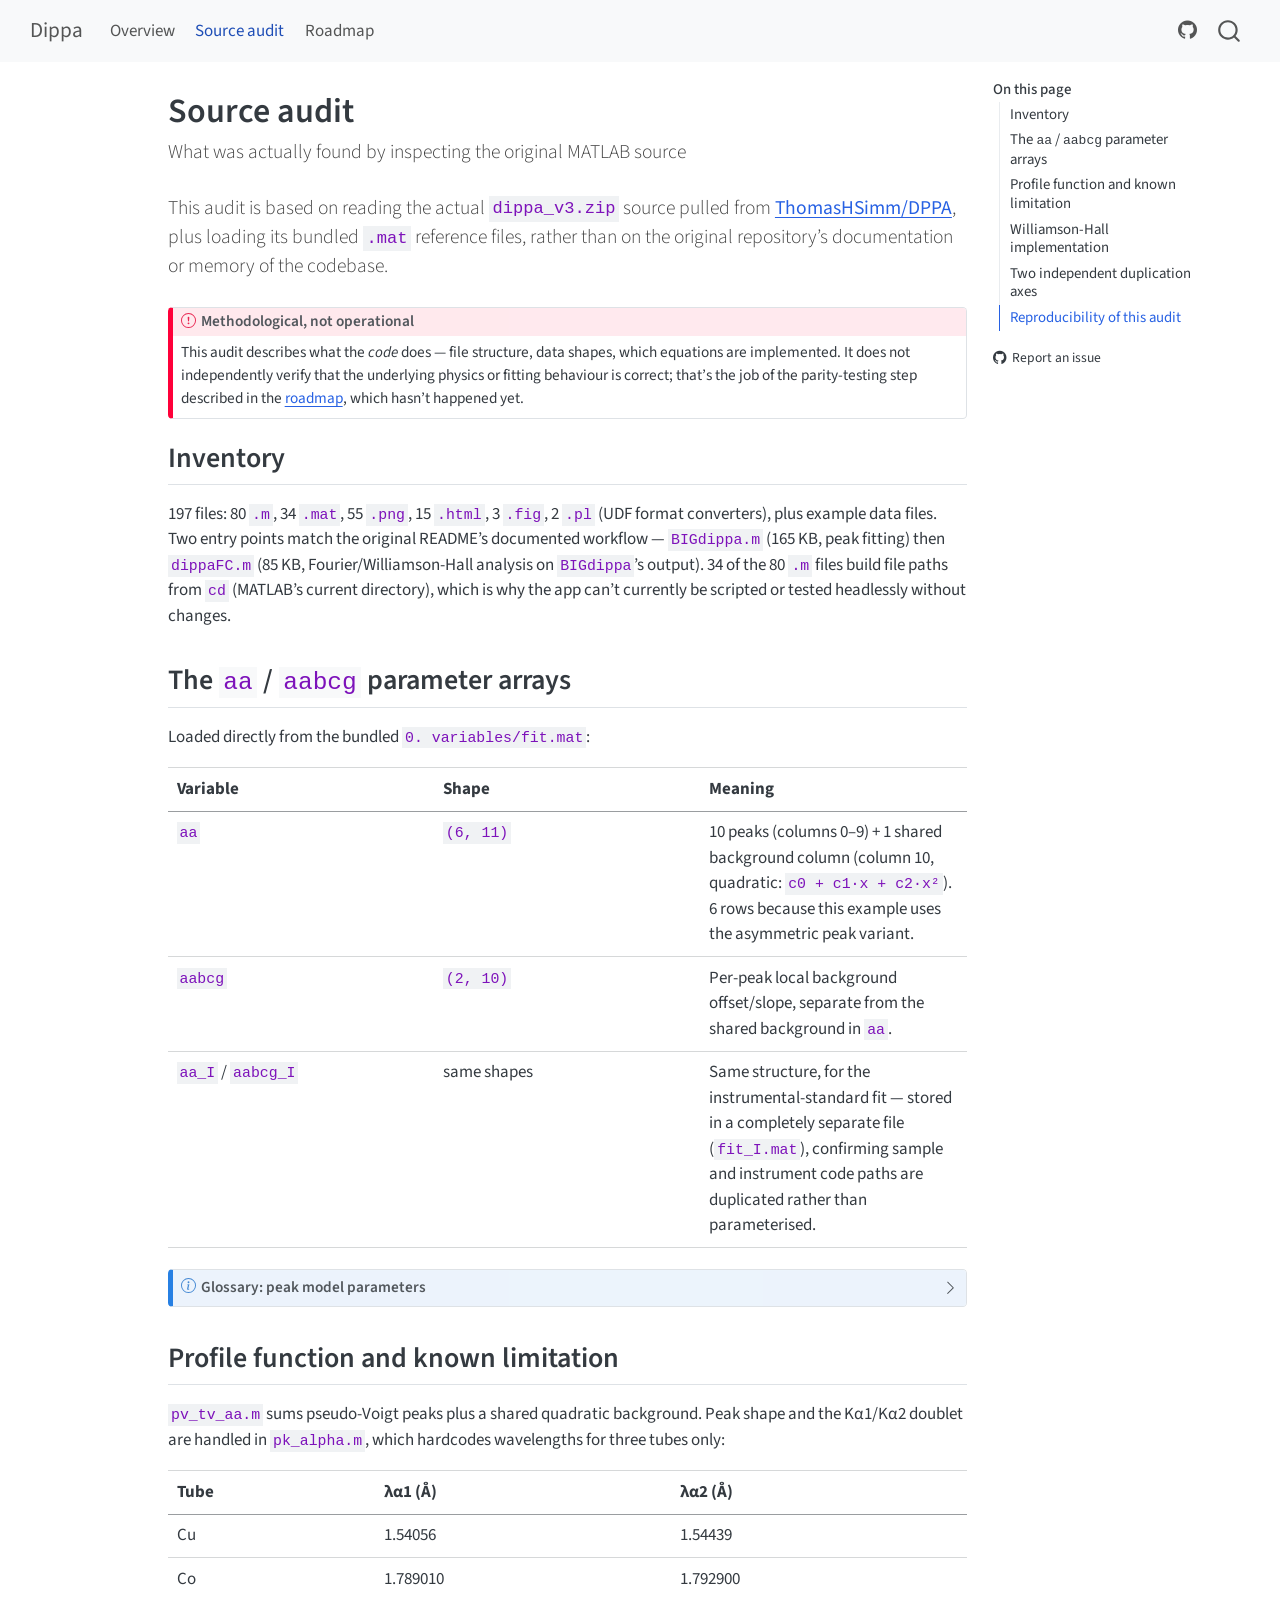
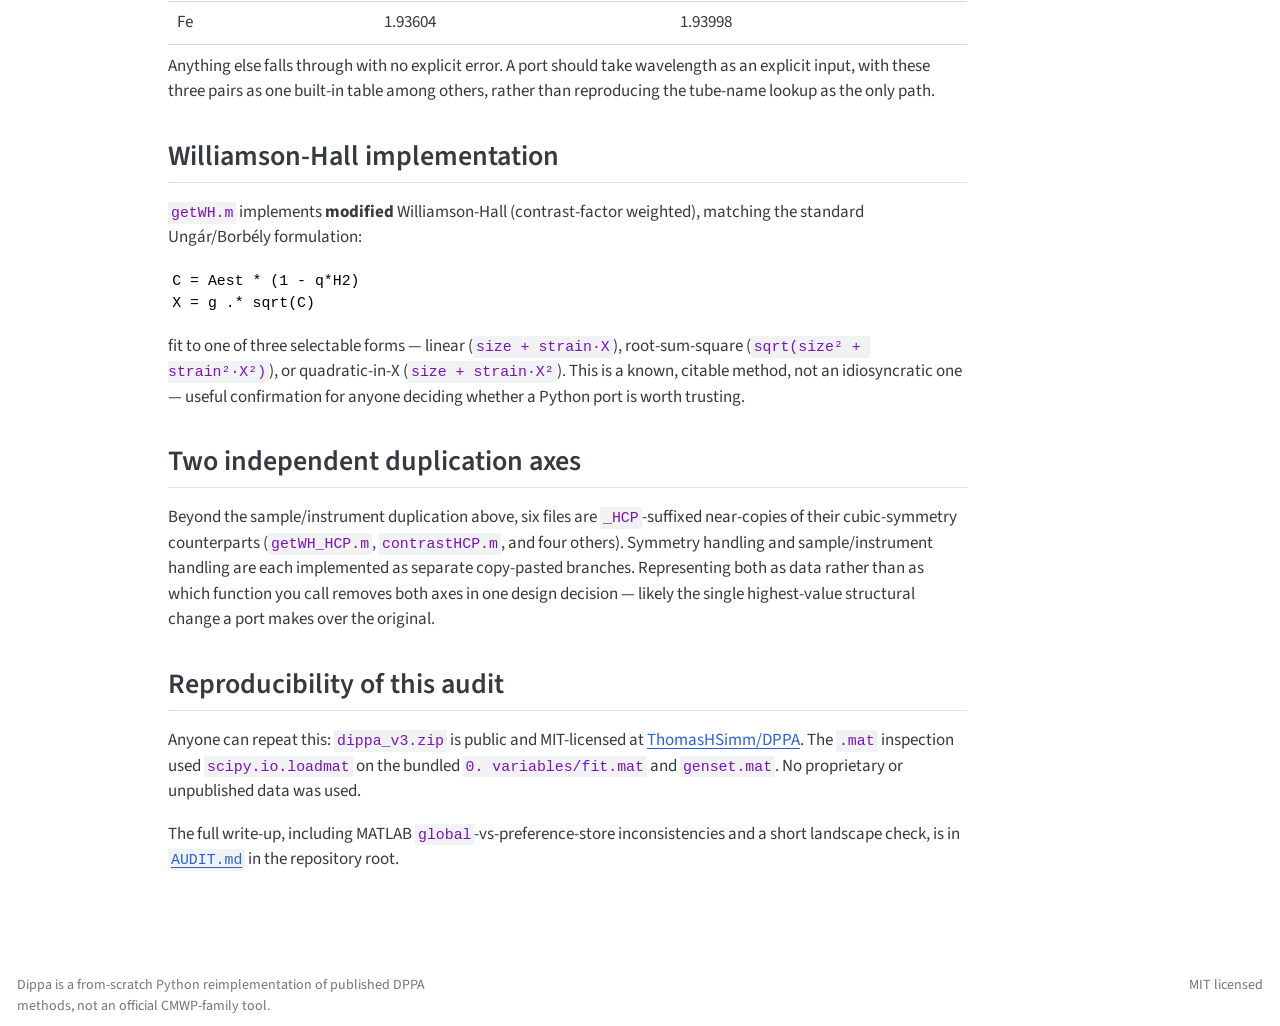
==== audit.html @ 65df8e43 "deploy: a9ca20f3de45c721d1644f4b26ca60f8fc5514e2" ====
<!DOCTYPE html>
<html xmlns="http://www.w3.org/1999/xhtml" lang="en" xml:lang="en"><head>

<meta charset="utf-8">
<meta name="generator" content="quarto-1.9.38">

<meta name="viewport" content="width=device-width, initial-scale=1.0, user-scalable=yes">


<title>Source audit – Dippa</title>
<style>
/* Default styles provided by pandoc.
** See https://pandoc.org/MANUAL.html#variables-for-html for config info.
*/
code{white-space: pre-wrap;}
span.smallcaps{font-variant: small-caps;}
div.columns{display: flex; gap: min(4vw, 1.5em);}
div.column{flex: auto; overflow-x: auto;}
div.hanging-indent{margin-left: 1.5em; text-indent: -1.5em;}
ul.task-list{list-style: none;}
ul.task-list li input[type="checkbox"] {
  width: 0.8em;
  margin: 0 0.8em 0.2em -1em; /* quarto-specific, see https://github.com/quarto-dev/quarto-cli/issues/4556 */ 
  vertical-align: middle;
}
</style>


<script src="site_libs/quarto-nav/quarto-nav.js"></script>
<script src="site_libs/quarto-nav/headroom.min.js"></script>
<script src="site_libs/clipboard/clipboard.min.js"></script>
<script src="site_libs/quarto-search/autocomplete.umd.js"></script>
<script src="site_libs/quarto-search/fuse.min.js"></script>
<script src="site_libs/quarto-search/quarto-search.js"></script>
<meta name="quarto:offset" content="./">
<script src="site_libs/quarto-html/quarto.js" type="module"></script>
<script src="site_libs/quarto-html/tabsets/tabsets.js" type="module"></script>
<script src="site_libs/quarto-html/popper.min.js"></script>
<script src="site_libs/quarto-html/tippy.umd.min.js"></script>
<script src="site_libs/quarto-html/anchor.min.js"></script>
<link href="site_libs/quarto-html/tippy.css" rel="stylesheet">
<link href="site_libs/quarto-html/quarto-syntax-highlighting-15634bcf2e68342d4ad2dfa704d543f6.css" rel="stylesheet" id="quarto-text-highlighting-styles">
<script src="site_libs/bootstrap/bootstrap.min.js"></script>
<link href="site_libs/bootstrap/bootstrap-icons.css" rel="stylesheet">
<link href="site_libs/bootstrap/bootstrap-c98d9d0b3b0a085d3ddf71e6e91476d8.min.css" rel="stylesheet" append-hash="true" id="quarto-bootstrap" data-mode="light">
<script id="quarto-search-options" type="application/json">{
  "location": "navbar",
  "copy-button": false,
  "collapse-after": 3,
  "panel-placement": "end",
  "type": "overlay",
  "limit": 50,
  "keyboard-shortcut": [
    "f",
    "/",
    "s"
  ],
  "show-item-context": false,
  "language": {
    "search-no-results-text": "No results",
    "search-matching-documents-text": "matching documents",
    "search-copy-link-title": "Copy link to search",
    "search-hide-matches-text": "Hide additional matches",
    "search-more-match-text": "more match in this document",
    "search-more-matches-text": "more matches in this document",
    "search-clear-button-title": "Clear",
    "search-text-placeholder": "",
    "search-detached-cancel-button-title": "Cancel",
    "search-submit-button-title": "Submit",
    "search-label": "Search"
  }
}</script>


<link rel="stylesheet" href="styles.css">
</head>

<body class="nav-fixed quarto-light">

<div id="quarto-search-results"></div>
  <header id="quarto-header" class="headroom fixed-top">
    <nav class="navbar navbar-expand-lg " data-bs-theme="dark">
      <div class="navbar-container container-fluid">
      <div class="navbar-brand-container mx-auto">
    <a class="navbar-brand" href="./index.html">
    <span class="navbar-title">Dippa</span>
    </a>
  </div>
            <div id="quarto-search" class="" title="Search"></div>
          <button class="navbar-toggler" type="button" data-bs-toggle="collapse" data-bs-target="#navbarCollapse" aria-controls="navbarCollapse" role="menu" aria-expanded="false" aria-label="Toggle navigation" onclick="if (window.quartoToggleHeadroom) { window.quartoToggleHeadroom(); }">
  <span class="navbar-toggler-icon"></span>
</button>
          <div class="collapse navbar-collapse" id="navbarCollapse">
            <ul class="navbar-nav navbar-nav-scroll me-auto">
  <li class="nav-item">
    <a class="nav-link" href="./index.html"> 
<span class="menu-text">Overview</span></a>
  </li>  
  <li class="nav-item">
    <a class="nav-link active" href="./audit.html" aria-current="page"> 
<span class="menu-text">Source audit</span></a>
  </li>  
  <li class="nav-item">
    <a class="nav-link" href="./roadmap.html"> 
<span class="menu-text">Roadmap</span></a>
  </li>  
</ul>
            <ul class="navbar-nav navbar-nav-scroll ms-auto">
  <li class="nav-item compact">
    <a class="nav-link" href="https://github.com/ThomasHSimm/dippa"> <i class="bi bi-github" role="img">
</i> 
<span class="menu-text"></span></a>
  </li>  
</ul>
          </div> <!-- /navcollapse -->
            <div class="quarto-navbar-tools">
</div>
      </div> <!-- /container-fluid -->
    </nav>
</header>
<!-- content -->
<div id="quarto-content" class="quarto-container page-columns page-rows-contents page-layout-article page-navbar">
<!-- sidebar -->
<!-- margin-sidebar -->
    <div id="quarto-margin-sidebar" class="sidebar margin-sidebar">
        <nav id="TOC" role="doc-toc" class="toc-active">
    <h2 id="toc-title">On this page</h2>
   
  <ul>
  <li><a href="#inventory" id="toc-inventory" class="nav-link active" data-scroll-target="#inventory">Inventory</a></li>
  <li><a href="#the-aa-aabcg-parameter-arrays" id="toc-the-aa-aabcg-parameter-arrays" class="nav-link" data-scroll-target="#the-aa-aabcg-parameter-arrays">The <code>aa</code> / <code>aabcg</code> parameter arrays</a></li>
  <li><a href="#profile-function-and-known-limitation" id="toc-profile-function-and-known-limitation" class="nav-link" data-scroll-target="#profile-function-and-known-limitation">Profile function and known limitation</a></li>
  <li><a href="#williamson-hall-implementation" id="toc-williamson-hall-implementation" class="nav-link" data-scroll-target="#williamson-hall-implementation">Williamson-Hall implementation</a></li>
  <li><a href="#two-independent-duplication-axes" id="toc-two-independent-duplication-axes" class="nav-link" data-scroll-target="#two-independent-duplication-axes">Two independent duplication axes</a></li>
  <li><a href="#reproducibility-of-this-audit" id="toc-reproducibility-of-this-audit" class="nav-link" data-scroll-target="#reproducibility-of-this-audit">Reproducibility of this audit</a></li>
  </ul>
<div class="toc-actions"><ul><li><a href="https://github.com/ThomasHSimm/dippa/issues/new" class="toc-action"><i class="bi bi-github"></i>Report an issue</a></li></ul></div></nav>
    </div>
<!-- main -->
<main class="content" id="quarto-document-content">

<header id="title-block-header" class="quarto-title-block default">
<div class="quarto-title">
<h1 class="title">Source audit</h1>
<p class="subtitle lead">What was actually found by inspecting the original MATLAB source</p>
</div>



<div class="quarto-title-meta">

    
  
    
  </div>
  


</header>


<div class="lead">
<p>This audit is based on reading the actual <code>dippa_v3.zip</code> source pulled from <a href="https://github.com/ThomasHSimm/DPPA">ThomasHSimm/DPPA</a>, plus loading its bundled <code>.mat</code> reference files, rather than on the original repository’s documentation or memory of the codebase.</p>
</div>
<div class="callout callout-style-default callout-important callout-titled">
<div class="callout-header d-flex align-content-center">
<div class="callout-icon-container">
<i class="callout-icon"></i>
</div>
<div class="callout-title-container flex-fill">
<span class="screen-reader-only">Important</span>Methodological, not operational
</div>
</div>
<div class="callout-body-container callout-body">
<p>This audit describes what the <em>code</em> does — file structure, data shapes, which equations are implemented. It does not independently verify that the underlying physics or fitting behaviour is correct; that’s the job of the parity-testing step described in the <a href="./roadmap.html">roadmap</a>, which hasn’t happened yet.</p>
</div>
</div>
<section id="inventory" class="level2">
<h2 class="anchored" data-anchor-id="inventory">Inventory</h2>
<p>197 files: 80 <code>.m</code>, 34 <code>.mat</code>, 55 <code>.png</code>, 15 <code>.html</code>, 3 <code>.fig</code>, 2 <code>.pl</code> (UDF format converters), plus example data files. Two entry points match the original README’s documented workflow — <code>BIGdippa.m</code> (165 KB, peak fitting) then <code>dippaFC.m</code> (85 KB, Fourier/Williamson-Hall analysis on <code>BIGdippa</code>’s output). 34 of the 80 <code>.m</code> files build file paths from <code>cd</code> (MATLAB’s current directory), which is why the app can’t currently be scripted or tested headlessly without changes.</p>
</section>
<section id="the-aa-aabcg-parameter-arrays" class="level2">
<h2 class="anchored" data-anchor-id="the-aa-aabcg-parameter-arrays">The <code>aa</code> / <code>aabcg</code> parameter arrays</h2>
<p>Loaded directly from the bundled <code>0. variables/fit.mat</code>:</p>
<table class="caption-top table">
<colgroup>
<col style="width: 33%">
<col style="width: 33%">
<col style="width: 33%">
</colgroup>
<thead>
<tr class="header">
<th>Variable</th>
<th>Shape</th>
<th>Meaning</th>
</tr>
</thead>
<tbody>
<tr class="odd">
<td><code>aa</code></td>
<td><code>(6, 11)</code></td>
<td>10 peaks (columns 0–9) + 1 shared background column (column 10, quadratic: <code>c0 + c1·x + c2·x²</code>). 6 rows because this example uses the asymmetric peak variant.</td>
</tr>
<tr class="even">
<td><code>aabcg</code></td>
<td><code>(2, 10)</code></td>
<td>Per-peak local background offset/slope, separate from the shared background in <code>aa</code>.</td>
</tr>
<tr class="odd">
<td><code>aa_I</code> / <code>aabcg_I</code></td>
<td>same shapes</td>
<td>Same structure, for the instrumental-standard fit — stored in a completely separate file (<code>fit_I.mat</code>), confirming sample and instrument code paths are duplicated rather than parameterised.</td>
</tr>
</tbody>
</table>
<div class="callout callout-style-default callout-note callout-titled">
<div class="callout-header d-flex align-content-center collapsed" data-bs-toggle="collapse" data-bs-target=".callout-2-contents" aria-controls="callout-2" aria-expanded="false" aria-label="Toggle callout">
<div class="callout-icon-container">
<i class="callout-icon"></i>
</div>
<div class="callout-title-container flex-fill">
<span class="screen-reader-only">Note</span>Glossary: peak model parameters
</div>
<div class="callout-btn-toggle d-inline-block border-0 py-1 ps-1 pe-0 float-end"><i class="callout-toggle"></i></div>
</div>
<div id="callout-2" class="callout-2-contents callout-collapse collapse">
<div class="callout-body-container callout-body">
<ul>
<li><strong>Position, intensity, width, shape</strong> — the four core pseudo-Voigt parameters per peak (<code>pk_voigt2.m</code>).</li>
<li><strong>Asymmetric variant</strong> — a 6-parameter peak shape (<code>pk_alpha_asymm.m</code>) used when peaks aren’t symmetric about their centre; adds a second width/shape pair.</li>
<li><strong>Kα1/Kα2 doublet</strong> — X-ray tubes emit two close wavelengths; <code>pk_alpha.m</code> fits them as one peak with a fixed intensity/position relationship derived from the tube’s known wavelengths, rather than as two independent peaks.</li>
</ul>
</div>
</div>
</div>
</section>
<section id="profile-function-and-known-limitation" class="level2">
<h2 class="anchored" data-anchor-id="profile-function-and-known-limitation">Profile function and known limitation</h2>
<p><code>pv_tv_aa.m</code> sums pseudo-Voigt peaks plus a shared quadratic background. Peak shape and the Kα1/Kα2 doublet are handled in <code>pk_alpha.m</code>, which hardcodes wavelengths for three tubes only:</p>
<table class="caption-top table">
<thead>
<tr class="header">
<th>Tube</th>
<th>λα1 (Å)</th>
<th>λα2 (Å)</th>
</tr>
</thead>
<tbody>
<tr class="odd">
<td>Cu</td>
<td>1.54056</td>
<td>1.54439</td>
</tr>
<tr class="even">
<td>Co</td>
<td>1.789010</td>
<td>1.792900</td>
</tr>
<tr class="odd">
<td>Fe</td>
<td>1.93604</td>
<td>1.93998</td>
</tr>
</tbody>
</table>
<p>Anything else falls through with no explicit error. A port should take wavelength as an explicit input, with these three pairs as one built-in table among others, rather than reproducing the tube-name lookup as the only path.</p>
</section>
<section id="williamson-hall-implementation" class="level2">
<h2 class="anchored" data-anchor-id="williamson-hall-implementation">Williamson-Hall implementation</h2>
<p><code>getWH.m</code> implements <strong>modified</strong> Williamson-Hall (contrast-factor weighted), matching the standard Ungár/Borbély formulation:</p>
<pre><code>C = Aest * (1 - q*H2)
X = g .* sqrt(C)</code></pre>
<p>fit to one of three selectable forms — linear (<code>size + strain·X</code>), root-sum-square (<code>sqrt(size² + strain²·X²)</code>), or quadratic-in-X (<code>size + strain·X²</code>). This is a known, citable method, not an idiosyncratic one — useful confirmation for anyone deciding whether a Python port is worth trusting.</p>
</section>
<section id="two-independent-duplication-axes" class="level2">
<h2 class="anchored" data-anchor-id="two-independent-duplication-axes">Two independent duplication axes</h2>
<p>Beyond the sample/instrument duplication above, six files are <code>_HCP</code>-suffixed near-copies of their cubic-symmetry counterparts (<code>getWH_HCP.m</code>, <code>contrastHCP.m</code>, and four others). Symmetry handling and sample/instrument handling are each implemented as separate copy-pasted branches. Representing both as data rather than as which function you call removes both axes in one design decision — likely the single highest-value structural change a port makes over the original.</p>
</section>
<section id="reproducibility-of-this-audit" class="level2">
<h2 class="anchored" data-anchor-id="reproducibility-of-this-audit">Reproducibility of this audit</h2>
<p>Anyone can repeat this: <code>dippa_v3.zip</code> is public and MIT-licensed at <a href="https://github.com/ThomasHSimm/DPPA">ThomasHSimm/DPPA</a>. The <code>.mat</code> inspection used <code>scipy.io.loadmat</code> on the bundled <code>0. variables/fit.mat</code> and <code>genset.mat</code>. No proprietary or unpublished data was used.</p>
<p>The full write-up, including MATLAB <code>global</code>-vs-preference-store inconsistencies and a short landscape check, is in <a href="https://github.com/ThomasHSimm/dippa/blob/main/AUDIT.md"><code>AUDIT.md</code></a> in the repository root.</p>


</section>

</main> <!-- /main -->
<script id="quarto-html-after-body" type="application/javascript">
  window.document.addEventListener("DOMContentLoaded", function (event) {
    const icon = "";
    const anchorJS = new window.AnchorJS();
    anchorJS.options = {
      placement: 'right',
      icon: icon
    };
    anchorJS.add('.anchored');
    const isCodeAnnotation = (el) => {
      for (const clz of el.classList) {
        if (clz.startsWith('code-annotation-')) {                     
          return true;
        }
      }
      return false;
    }
    const onCopySuccess = function(e) {
      // button target
      const button = e.trigger;
      // don't keep focus
      button.blur();
      // flash "checked"
      button.classList.add('code-copy-button-checked');
      var currentTitle = button.getAttribute("title");
      button.setAttribute("title", "Copied!");
      let tooltip;
      if (window.bootstrap) {
        button.setAttribute("data-bs-toggle", "tooltip");
        button.setAttribute("data-bs-placement", "left");
        button.setAttribute("data-bs-title", "Copied!");
        tooltip = new bootstrap.Tooltip(button, 
          { trigger: "manual", 
            customClass: "code-copy-button-tooltip",
            offset: [0, -8]});
        tooltip.show();    
      }
      setTimeout(function() {
        if (tooltip) {
          tooltip.hide();
          button.removeAttribute("data-bs-title");
          button.removeAttribute("data-bs-toggle");
          button.removeAttribute("data-bs-placement");
        }
        button.setAttribute("title", currentTitle);
        button.classList.remove('code-copy-button-checked');
      }, 1000);
      // clear code selection
      e.clearSelection();
    }
    const getTextToCopy = function(trigger) {
      const outerScaffold = trigger.parentElement.cloneNode(true);
      const codeEl = outerScaffold.querySelector('code');
      for (const childEl of codeEl.children) {
        if (isCodeAnnotation(childEl)) {
          childEl.remove();
        }
      }
      return codeEl.innerText;
    }
    const clipboard = new window.ClipboardJS('.code-copy-button:not([data-in-quarto-modal])', {
      text: getTextToCopy
    });
    clipboard.on('success', onCopySuccess);
    if (window.document.getElementById('quarto-embedded-source-code-modal')) {
      const clipboardModal = new window.ClipboardJS('.code-copy-button[data-in-quarto-modal]', {
        text: getTextToCopy,
        container: window.document.getElementById('quarto-embedded-source-code-modal')
      });
      clipboardModal.on('success', onCopySuccess);
    }
      var localhostRegex = new RegExp(/^(?:http|https):\/\/localhost\:?[0-9]*\//);
      var mailtoRegex = new RegExp(/^mailto:/);
        var filterRegex = new RegExp("https:\/\/thomashsimm\.github\.io\/dippa");
      var isInternal = (href) => {
          return filterRegex.test(href) || localhostRegex.test(href) || mailtoRegex.test(href);
      }
      // Inspect non-navigation links and adorn them if external
     var links = window.document.querySelectorAll('a[href]:not(.nav-link):not(.navbar-brand):not(.toc-action):not(.sidebar-link):not(.sidebar-item-toggle):not(.pagination-link):not(.no-external):not([aria-hidden]):not(.dropdown-item):not(.quarto-navigation-tool):not(.about-link)');
      for (var i=0; i<links.length; i++) {
        const link = links[i];
        if (!isInternal(link.href)) {
          // undo the damage that might have been done by quarto-nav.js in the case of
          // links that we want to consider external
          if (link.dataset.originalHref !== undefined) {
            link.href = link.dataset.originalHref;
          }
        }
      }
    function tippyHover(el, contentFn, onTriggerFn, onUntriggerFn) {
      const config = {
        allowHTML: true,
        maxWidth: 500,
        delay: 100,
        arrow: false,
        appendTo: function(el) {
            return el.parentElement;
        },
        interactive: true,
        interactiveBorder: 10,
        theme: 'quarto',
        placement: 'bottom-start',
      };
      if (contentFn) {
        config.content = contentFn;
      }
      if (onTriggerFn) {
        config.onTrigger = onTriggerFn;
      }
      if (onUntriggerFn) {
        config.onUntrigger = onUntriggerFn;
      }
      window.tippy(el, config); 
    }
    const noterefs = window.document.querySelectorAll('a[role="doc-noteref"]');
    for (var i=0; i<noterefs.length; i++) {
      const ref = noterefs[i];
      tippyHover(ref, function() {
        // use id or data attribute instead here
        let href = ref.getAttribute('data-footnote-href') || ref.getAttribute('href');
        try { href = new URL(href).hash; } catch {}
        const id = href.replace(/^#\/?/, "");
        const note = window.document.getElementById(id);
        if (note) {
          return note.innerHTML;
        } else {
          return "";
        }
      });
    }
    const xrefs = window.document.querySelectorAll('a.quarto-xref');
    const processXRef = (id, note) => {
      // Strip column container classes
      const stripColumnClz = (el) => {
        el.classList.remove("page-full", "page-columns");
        if (el.children) {
          for (const child of el.children) {
            stripColumnClz(child);
          }
        }
      }
      stripColumnClz(note)
      if (id === null || id.startsWith('sec-')) {
        // Special case sections, only their first couple elements
        const container = document.createElement("div");
        if (note.children && note.children.length > 2) {
          container.appendChild(note.children[0].cloneNode(true));
          for (let i = 1; i < note.children.length; i++) {
            const child = note.children[i];
            if (child.tagName === "P" && child.innerText === "") {
              continue;
            } else {
              container.appendChild(child.cloneNode(true));
              break;
            }
          }
          if (window.Quarto?.typesetMath) {
            window.Quarto.typesetMath(container);
          }
          return container.innerHTML
        } else {
          if (window.Quarto?.typesetMath) {
            window.Quarto.typesetMath(note);
          }
          return note.innerHTML;
        }
      } else {
        // Remove any anchor links if they are present
        const anchorLink = note.querySelector('a.anchorjs-link');
        if (anchorLink) {
          anchorLink.remove();
        }
        if (window.Quarto?.typesetMath) {
          window.Quarto.typesetMath(note);
        }
        if (note.classList.contains("callout")) {
          return note.outerHTML;
        } else {
          return note.innerHTML;
        }
      }
    }
    for (var i=0; i<xrefs.length; i++) {
      const xref = xrefs[i];
      tippyHover(xref, undefined, function(instance) {
        instance.disable();
        let url = xref.getAttribute('href');
        let hash = undefined; 
        if (url.startsWith('#')) {
          hash = url;
        } else {
          try { hash = new URL(url).hash; } catch {}
        }
        if (hash) {
          const id = hash.replace(/^#\/?/, "");
          const note = window.document.getElementById(id);
          if (note !== null) {
            try {
              const html = processXRef(id, note.cloneNode(true));
              instance.setContent(html);
            } finally {
              instance.enable();
              instance.show();
            }
          } else {
            // See if we can fetch this
            fetch(url.split('#')[0])
            .then(res => res.text())
            .then(html => {
              const parser = new DOMParser();
              const htmlDoc = parser.parseFromString(html, "text/html");
              const note = htmlDoc.getElementById(id);
              if (note !== null) {
                const html = processXRef(id, note);
                instance.setContent(html);
              } 
            }).finally(() => {
              instance.enable();
              instance.show();
            });
          }
        } else {
          // See if we can fetch a full url (with no hash to target)
          // This is a special case and we should probably do some content thinning / targeting
          fetch(url)
          .then(res => res.text())
          .then(html => {
            const parser = new DOMParser();
            const htmlDoc = parser.parseFromString(html, "text/html");
            const note = htmlDoc.querySelector('main.content');
            if (note !== null) {
              // This should only happen for chapter cross references
              // (since there is no id in the URL)
              // remove the first header
              if (note.children.length > 0 && note.children[0].tagName === "HEADER") {
                note.children[0].remove();
              }
              const html = processXRef(null, note);
              instance.setContent(html);
            } 
          }).finally(() => {
            instance.enable();
            instance.show();
          });
        }
      }, function(instance) {
      });
    }
        let selectedAnnoteEl;
        const selectorForAnnotation = ( cell, annotation) => {
          let cellAttr = 'data-code-cell="' + cell + '"';
          let lineAttr = 'data-code-annotation="' +  annotation + '"';
          const selector = 'span[' + cellAttr + '][' + lineAttr + ']';
          return selector;
        }
        const selectCodeLines = (annoteEl) => {
          const doc = window.document;
          const targetCell = annoteEl.getAttribute("data-target-cell");
          const targetAnnotation = annoteEl.getAttribute("data-target-annotation");
          const annoteSpan = window.document.querySelector(selectorForAnnotation(targetCell, targetAnnotation));
          const lines = annoteSpan.getAttribute("data-code-lines").split(",");
          const lineIds = lines.map((line) => {
            return targetCell + "-" + line;
          })
          let top = null;
          let height = null;
          let parent = null;
          if (lineIds.length > 0) {
              //compute the position of the single el (top and bottom and make a div)
              const el = window.document.getElementById(lineIds[0]);
              top = el.offsetTop;
              height = el.offsetHeight;
              parent = el.parentElement.parentElement;
            if (lineIds.length > 1) {
              const lastEl = window.document.getElementById(lineIds[lineIds.length - 1]);
              const bottom = lastEl.offsetTop + lastEl.offsetHeight;
              height = bottom - top;
            }
            if (top !== null && height !== null && parent !== null) {
              // cook up a div (if necessary) and position it 
              let div = window.document.getElementById("code-annotation-line-highlight");
              if (div === null) {
                div = window.document.createElement("div");
                div.setAttribute("id", "code-annotation-line-highlight");
                div.style.position = 'absolute';
                parent.appendChild(div);
              }
              div.style.top = top - 2 + "px";
              div.style.height = height + 4 + "px";
              div.style.left = 0;
              let gutterDiv = window.document.getElementById("code-annotation-line-highlight-gutter");
              if (gutterDiv === null) {
                gutterDiv = window.document.createElement("div");
                gutterDiv.setAttribute("id", "code-annotation-line-highlight-gutter");
                gutterDiv.style.position = 'absolute';
                const codeCell = window.document.getElementById(targetCell);
                const gutter = codeCell.querySelector('.code-annotation-gutter');
                gutter.appendChild(gutterDiv);
              }
              gutterDiv.style.top = top - 2 + "px";
              gutterDiv.style.height = height + 4 + "px";
            }
            selectedAnnoteEl = annoteEl;
          }
        };
        const unselectCodeLines = () => {
          const elementsIds = ["code-annotation-line-highlight", "code-annotation-line-highlight-gutter"];
          elementsIds.forEach((elId) => {
            const div = window.document.getElementById(elId);
            if (div) {
              div.remove();
            }
          });
          selectedAnnoteEl = undefined;
        };
          // Handle positioning of the toggle
      window.addEventListener(
        "resize",
        throttle(() => {
          elRect = undefined;
          if (selectedAnnoteEl) {
            selectCodeLines(selectedAnnoteEl);
          }
        }, 10)
      );
      function throttle(fn, ms) {
      let throttle = false;
      let timer;
        return (...args) => {
          if(!throttle) { // first call gets through
              fn.apply(this, args);
              throttle = true;
          } else { // all the others get throttled
              if(timer) clearTimeout(timer); // cancel #2
              timer = setTimeout(() => {
                fn.apply(this, args);
                timer = throttle = false;
              }, ms);
          }
        };
      }
        // Attach click handler to the DT
        const annoteDls = window.document.querySelectorAll('dt[data-target-cell]');
        for (const annoteDlNode of annoteDls) {
          annoteDlNode.addEventListener('click', (event) => {
            const clickedEl = event.target;
            if (clickedEl !== selectedAnnoteEl) {
              unselectCodeLines();
              const activeEl = window.document.querySelector('dt[data-target-cell].code-annotation-active');
              if (activeEl) {
                activeEl.classList.remove('code-annotation-active');
              }
              selectCodeLines(clickedEl);
              clickedEl.classList.add('code-annotation-active');
            } else {
              // Unselect the line
              unselectCodeLines();
              clickedEl.classList.remove('code-annotation-active');
            }
          });
        }
    const findCites = (el) => {
      const parentEl = el.parentElement;
      if (parentEl) {
        const cites = parentEl.dataset.cites;
        if (cites) {
          return {
            el,
            cites: cites.split(' ')
          };
        } else {
          return findCites(el.parentElement)
        }
      } else {
        return undefined;
      }
    };
    var bibliorefs = window.document.querySelectorAll('a[role="doc-biblioref"]');
    for (var i=0; i<bibliorefs.length; i++) {
      const ref = bibliorefs[i];
      const citeInfo = findCites(ref);
      if (citeInfo) {
        tippyHover(citeInfo.el, function() {
          var popup = window.document.createElement('div');
          citeInfo.cites.forEach(function(cite) {
            var citeDiv = window.document.createElement('div');
            citeDiv.classList.add('hanging-indent');
            citeDiv.classList.add('csl-entry');
            var biblioDiv = window.document.getElementById('ref-' + cite);
            if (biblioDiv) {
              citeDiv.innerHTML = biblioDiv.innerHTML;
            }
            popup.appendChild(citeDiv);
          });
          return popup.innerHTML;
        });
      }
    }
  });
  </script>
</div> <!-- /content -->
<footer class="footer">
  <div class="nav-footer">
    <div class="nav-footer-left">
<p>Dippa is a from-scratch Python reimplementation of published DPPA methods, not an official CMWP-family tool.</p>
</div>   
    <div class="nav-footer-center">
      &nbsp;
    <div class="toc-actions d-sm-block d-md-none"><ul><li><a href="https://github.com/ThomasHSimm/dippa/issues/new" class="toc-action"><i class="bi bi-github"></i>Report an issue</a></li></ul></div></div>
    <div class="nav-footer-right">
<p>MIT licensed</p>
</div>
  </div>
</footer>




</body></html>
---- site_libs/quarto-html/tippy.css ----
.tippy-box[data-animation=fade][data-state=hidden]{opacity:0}[data-tippy-root]{max-width:calc(100vw - 10px)}.tippy-box{position:relative;background-color:#333;color:#fff;border-radius:4px;font-size:14px;line-height:1.4;white-space:normal;outline:0;transition-property:transform,visibility,opacity}.tippy-box[data-placement^=top]>.tippy-arrow{bottom:0}.tippy-box[data-placement^=top]>.tippy-arrow:before{bottom:-7px;left:0;border-width:8px 8px 0;border-top-color:initial;transform-origin:center top}.tippy-box[data-placement^=bottom]>.tippy-arrow{top:0}.tippy-box[data-placement^=bottom]>.tippy-arrow:before{top:-7px;left:0;border-width:0 8px 8px;border-bottom-color:initial;transform-origin:center bottom}.tippy-box[data-placement^=left]>.tippy-arrow{right:0}.tippy-box[data-placement^=left]>.tippy-arrow:before{border-width:8px 0 8px 8px;border-left-color:initial;right:-7px;transform-origin:center left}.tippy-box[data-placement^=right]>.tippy-arrow{left:0}.tippy-box[data-placement^=right]>.tippy-arrow:before{left:-7px;border-width:8px 8px 8px 0;border-right-color:initial;transform-origin:center right}.tippy-box[data-inertia][data-state=visible]{transition-timing-function:cubic-bezier(.54,1.5,.38,1.11)}.tippy-arrow{width:16px;height:16px;color:#333}.tippy-arrow:before{content:"";position:absolute;border-color:transparent;border-style:solid}.tippy-content{position:relative;padding:5px 9px;z-index:1}
---- site_libs/quarto-html/quarto-syntax-highlighting-15634bcf2e68342d4ad2dfa704d543f6.css ----
/* quarto syntax highlight colors */
:root {
  --quarto-hl-ot-color: #003B4F;
  --quarto-hl-at-color: #657422;
  --quarto-hl-ss-color: #20794D;
  --quarto-hl-an-color: #5E5E5E;
  --quarto-hl-fu-color: #4758AB;
  --quarto-hl-st-color: #20794D;
  --quarto-hl-cf-color: #003B4F;
  --quarto-hl-op-color: #5E5E5E;
  --quarto-hl-er-color: #AD0000;
  --quarto-hl-bn-color: #AD0000;
  --quarto-hl-al-color: #AD0000;
  --quarto-hl-va-color: #111111;
  --quarto-hl-bu-color: inherit;
  --quarto-hl-ex-color: inherit;
  --quarto-hl-pp-color: #AD0000;
  --quarto-hl-in-color: #5E5E5E;
  --quarto-hl-vs-color: #20794D;
  --quarto-hl-wa-color: #5E5E5E;
  --quarto-hl-do-color: #5E5E5E;
  --quarto-hl-im-color: #00769E;
  --quarto-hl-ch-color: #20794D;
  --quarto-hl-dt-color: #AD0000;
  --quarto-hl-fl-color: #AD0000;
  --quarto-hl-co-color: #5E5E5E;
  --quarto-hl-cv-color: #5E5E5E;
  --quarto-hl-cn-color: #8f5902;
  --quarto-hl-sc-color: #5E5E5E;
  --quarto-hl-dv-color: #AD0000;
  --quarto-hl-kw-color: #003B4F;
}

/* other quarto variables */
:root {
  --quarto-font-monospace: SFMono-Regular, Menlo, Monaco, Consolas, "Liberation Mono", "Courier New", monospace;
}

/* syntax highlight based on Pandoc's rules */
pre > code.sourceCode > span {
  color: #003B4F;
}

code.sourceCode > span {
  color: #003B4F;
}

div.sourceCode,
div.sourceCode pre.sourceCode {
  color: #003B4F;
}

/* Normal */
code span {
  color: #003B4F;
}

/* Alert */
code span.al {
  color: #AD0000;
  font-style: inherit;
}

/* Annotation */
code span.an {
  color: #5E5E5E;
  font-style: inherit;
}

/* Attribute */
code span.at {
  color: #657422;
  font-style: inherit;
}

/* BaseN */
code span.bn {
  color: #AD0000;
  font-style: inherit;
}

/* BuiltIn */
code span.bu {
  font-style: inherit;
}

/* ControlFlow */
code span.cf {
  color: #003B4F;
  font-weight: bold;
  font-style: inherit;
}

/* Char */
code span.ch {
  color: #20794D;
  font-style: inherit;
}

/* Constant */
code span.cn {
  color: #8f5902;
  font-style: inherit;
}

/* Comment */
code span.co {
  color: #5E5E5E;
  font-style: inherit;
}

/* CommentVar */
code span.cv {
  color: #5E5E5E;
  font-style: italic;
}

/* Documentation */
code span.do {
  color: #5E5E5E;
  font-style: italic;
}

/* DataType */
code span.dt {
  color: #AD0000;
  font-style: inherit;
}

/* DecVal */
code span.dv {
  color: #AD0000;
  font-style: inherit;
}

/* Error */
code span.er {
  color: #AD0000;
  font-style: inherit;
}

/* Extension */
code span.ex {
  font-style: inherit;
}

/* Float */
code span.fl {
  color: #AD0000;
  font-style: inherit;
}

/* Function */
code span.fu {
  color: #4758AB;
  font-style: inherit;
}

/* Import */
code span.im {
  color: #00769E;
  font-style: inherit;
}

/* Information */
code span.in {
  color: #5E5E5E;
  font-style: inherit;
}

/* Keyword */
code span.kw {
  color: #003B4F;
  font-weight: bold;
  font-style: inherit;
}

/* Operator */
code span.op {
  color: #5E5E5E;
  font-style: inherit;
}

/* Other */
code span.ot {
  color: #003B4F;
  font-style: inherit;
}

/* Preprocessor */
code span.pp {
  color: #AD0000;
  font-style: inherit;
}

/* SpecialChar */
code span.sc {
  color: #5E5E5E;
  font-style: inherit;
}

/* SpecialString */
code span.ss {
  color: #20794D;
  font-style: inherit;
}

/* String */
code span.st {
  color: #20794D;
  font-style: inherit;
}

/* Variable */
code span.va {
  color: #111111;
  font-style: inherit;
}

/* VerbatimString */
code span.vs {
  color: #20794D;
  font-style: inherit;
}

/* Warning */
code span.wa {
  color: #5E5E5E;
  font-style: italic;
}

.prevent-inlining {
  content: "</";
}

/*# sourceMappingURL=f23921c56f73e400b49028c9186a1aa0.css.map */
---- styles.css ----
.lead {
  font-size: 1.15rem;
  color: #444;
  margin-bottom: 1.5rem;
}
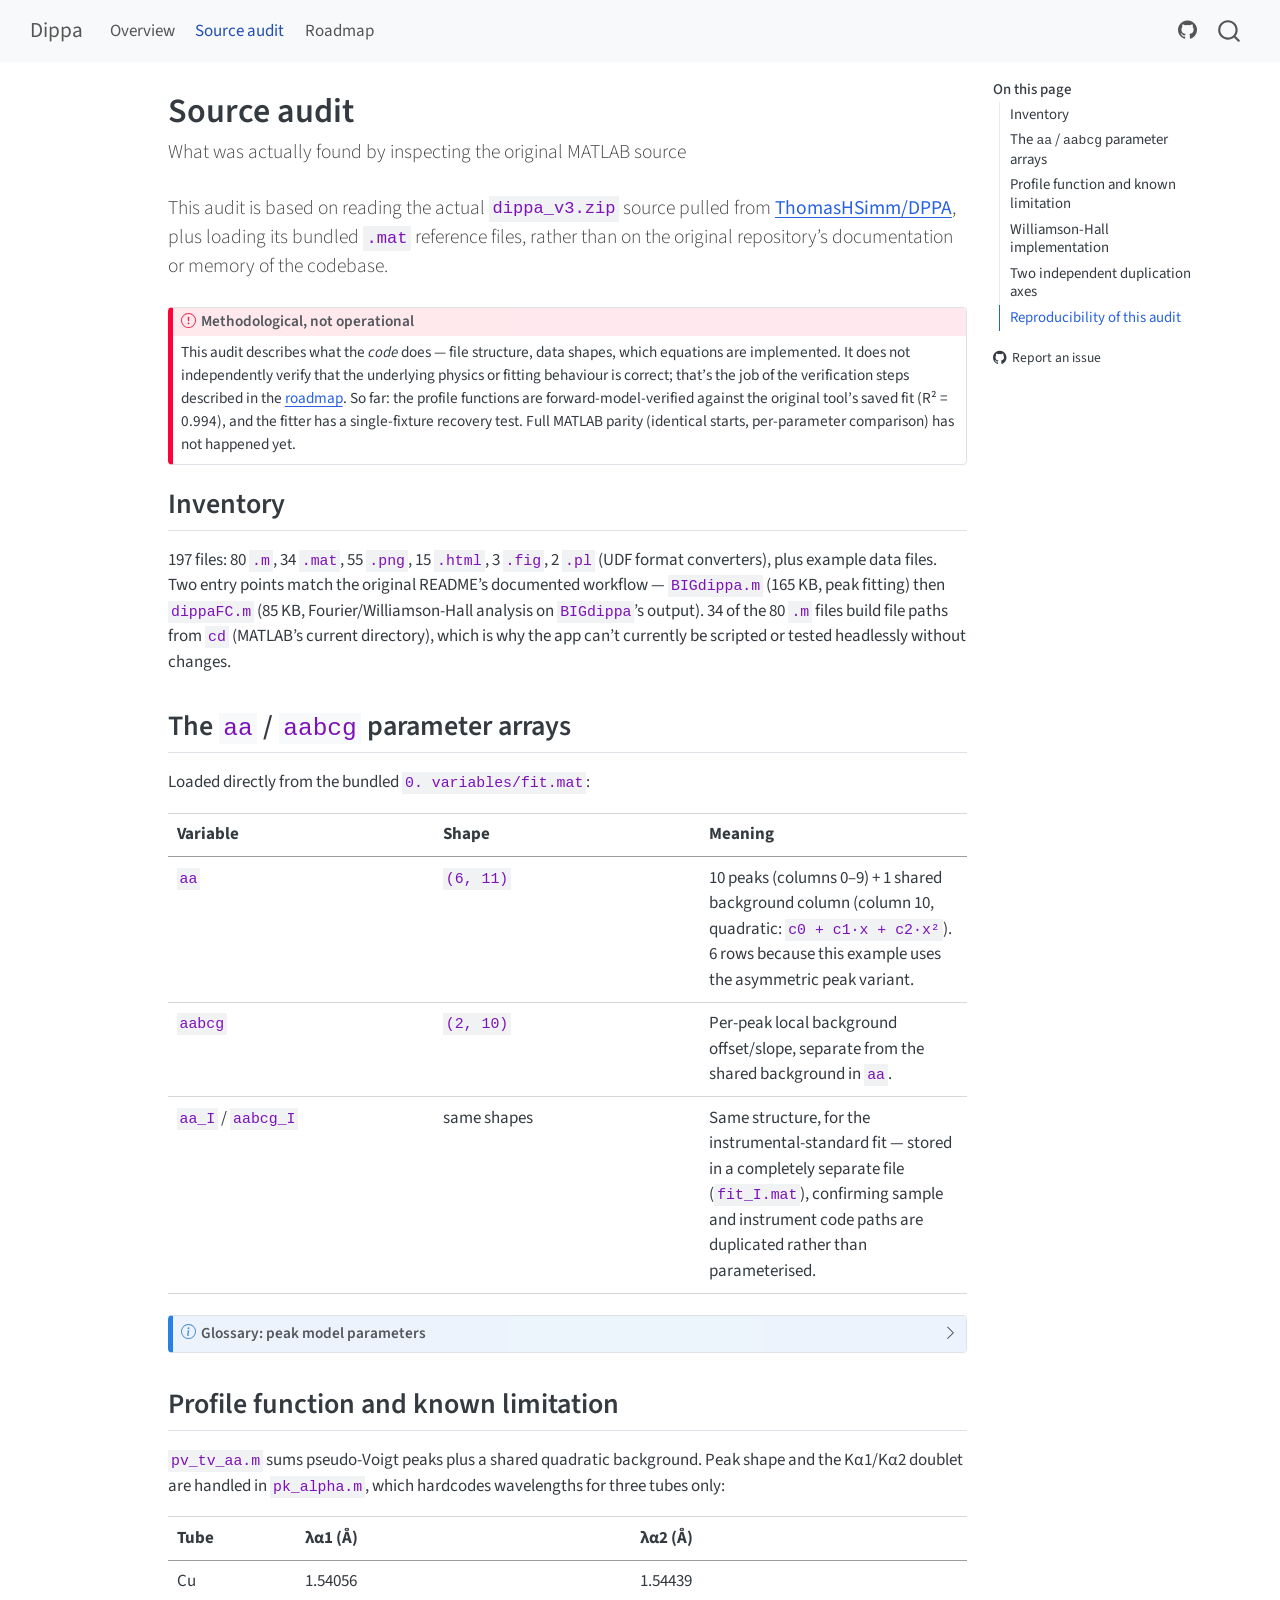
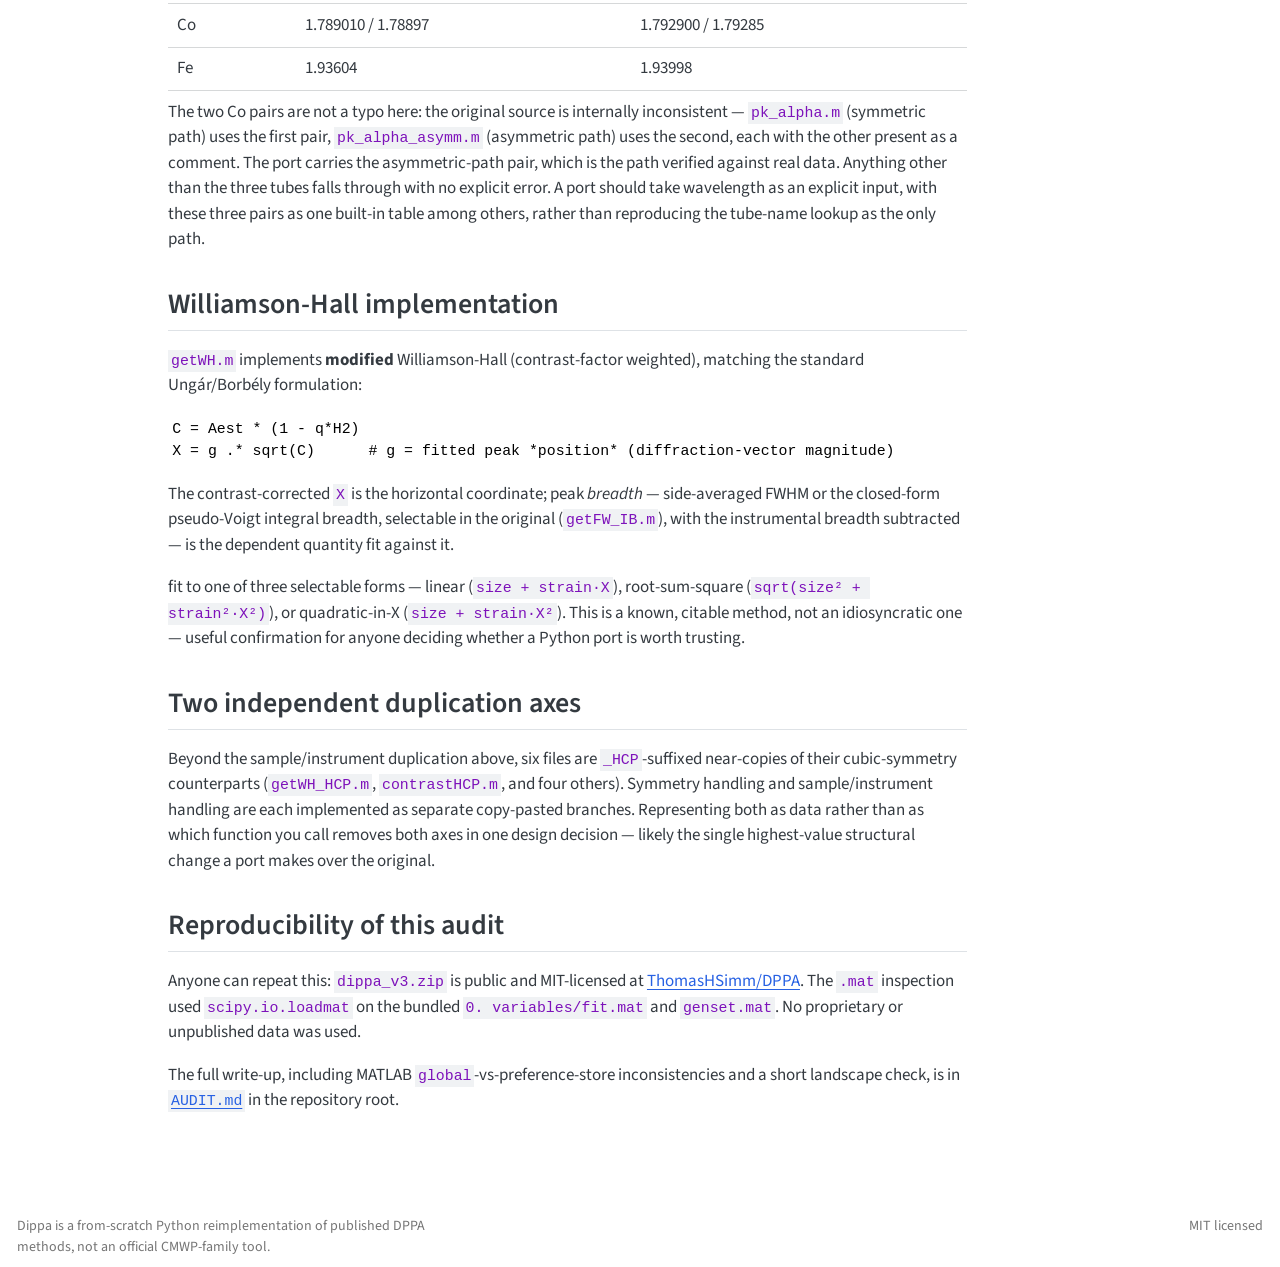
==== commit b4e3aaa0: "deploy: 502636b05d80dcebf8ddd9f57dc373dff4c62f1e" ====
--- a/audit.html
+++ b/audit.html
@@ -172,7 +172,7 @@
 </div>
 </div>
 <div class="callout-body-container callout-body">
-<p>This audit describes what the <em>code</em> does — file structure, data shapes, which equations are implemented. It does not independently verify that the underlying physics or fitting behaviour is correct; that’s the job of the parity-testing step described in the <a href="./roadmap.html">roadmap</a>, which hasn’t happened yet.</p>
+<p>This audit describes what the <em>code</em> does — file structure, data shapes, which equations are implemented. It does not independently verify that the underlying physics or fitting behaviour is correct; that’s the job of the verification steps described in the <a href="./roadmap.html">roadmap</a>. So far: the profile functions are forward-model-verified against the original tool’s saved fit (R² = 0.994), and the fitter has a single-fixture recovery test. Full MATLAB parity (identical starts, per-parameter comparison) has not happened yet.</p>
 </div>
 </div>
 <section id="inventory" class="level2">
@@ -253,8 +253,8 @@
 </tr>
 <tr class="even">
 <td>Co</td>
-<td>1.789010</td>
-<td>1.792900</td>
+<td>1.789010 / 1.78897</td>
+<td>1.792900 / 1.79285</td>
 </tr>
 <tr class="odd">
 <td>Fe</td>
@@ -263,13 +263,14 @@
 </tr>
 </tbody>
 </table>
-<p>Anything else falls through with no explicit error. A port should take wavelength as an explicit input, with these three pairs as one built-in table among others, rather than reproducing the tube-name lookup as the only path.</p>
+<p>The two Co pairs are not a typo here: the original source is internally inconsistent — <code>pk_alpha.m</code> (symmetric path) uses the first pair, <code>pk_alpha_asymm.m</code> (asymmetric path) uses the second, each with the other present as a comment. The port carries the asymmetric-path pair, which is the path verified against real data. Anything other than the three tubes falls through with no explicit error. A port should take wavelength as an explicit input, with these three pairs as one built-in table among others, rather than reproducing the tube-name lookup as the only path.</p>
 </section>
 <section id="williamson-hall-implementation" class="level2">
 <h2 class="anchored" data-anchor-id="williamson-hall-implementation">Williamson-Hall implementation</h2>
 <p><code>getWH.m</code> implements <strong>modified</strong> Williamson-Hall (contrast-factor weighted), matching the standard Ungár/Borbély formulation:</p>
 <pre><code>C = Aest * (1 - q*H2)
-X = g .* sqrt(C)</code></pre>
+X = g .* sqrt(C)      # g = fitted peak *position* (diffraction-vector magnitude)</code></pre>
+<p>The contrast-corrected <code>X</code> is the horizontal coordinate; peak <em>breadth</em> — side-averaged FWHM or the closed-form pseudo-Voigt integral breadth, selectable in the original (<code>getFW_IB.m</code>), with the instrumental breadth subtracted — is the dependent quantity fit against it.</p>
 <p>fit to one of three selectable forms — linear (<code>size + strain·X</code>), root-sum-square (<code>sqrt(size² + strain²·X²)</code>), or quadratic-in-X (<code>size + strain·X²</code>). This is a known, citable method, not an idiosyncratic one — useful confirmation for anyone deciding whether a Python port is worth trusting.</p>
 </section>
 <section id="two-independent-duplication-axes" class="level2">
